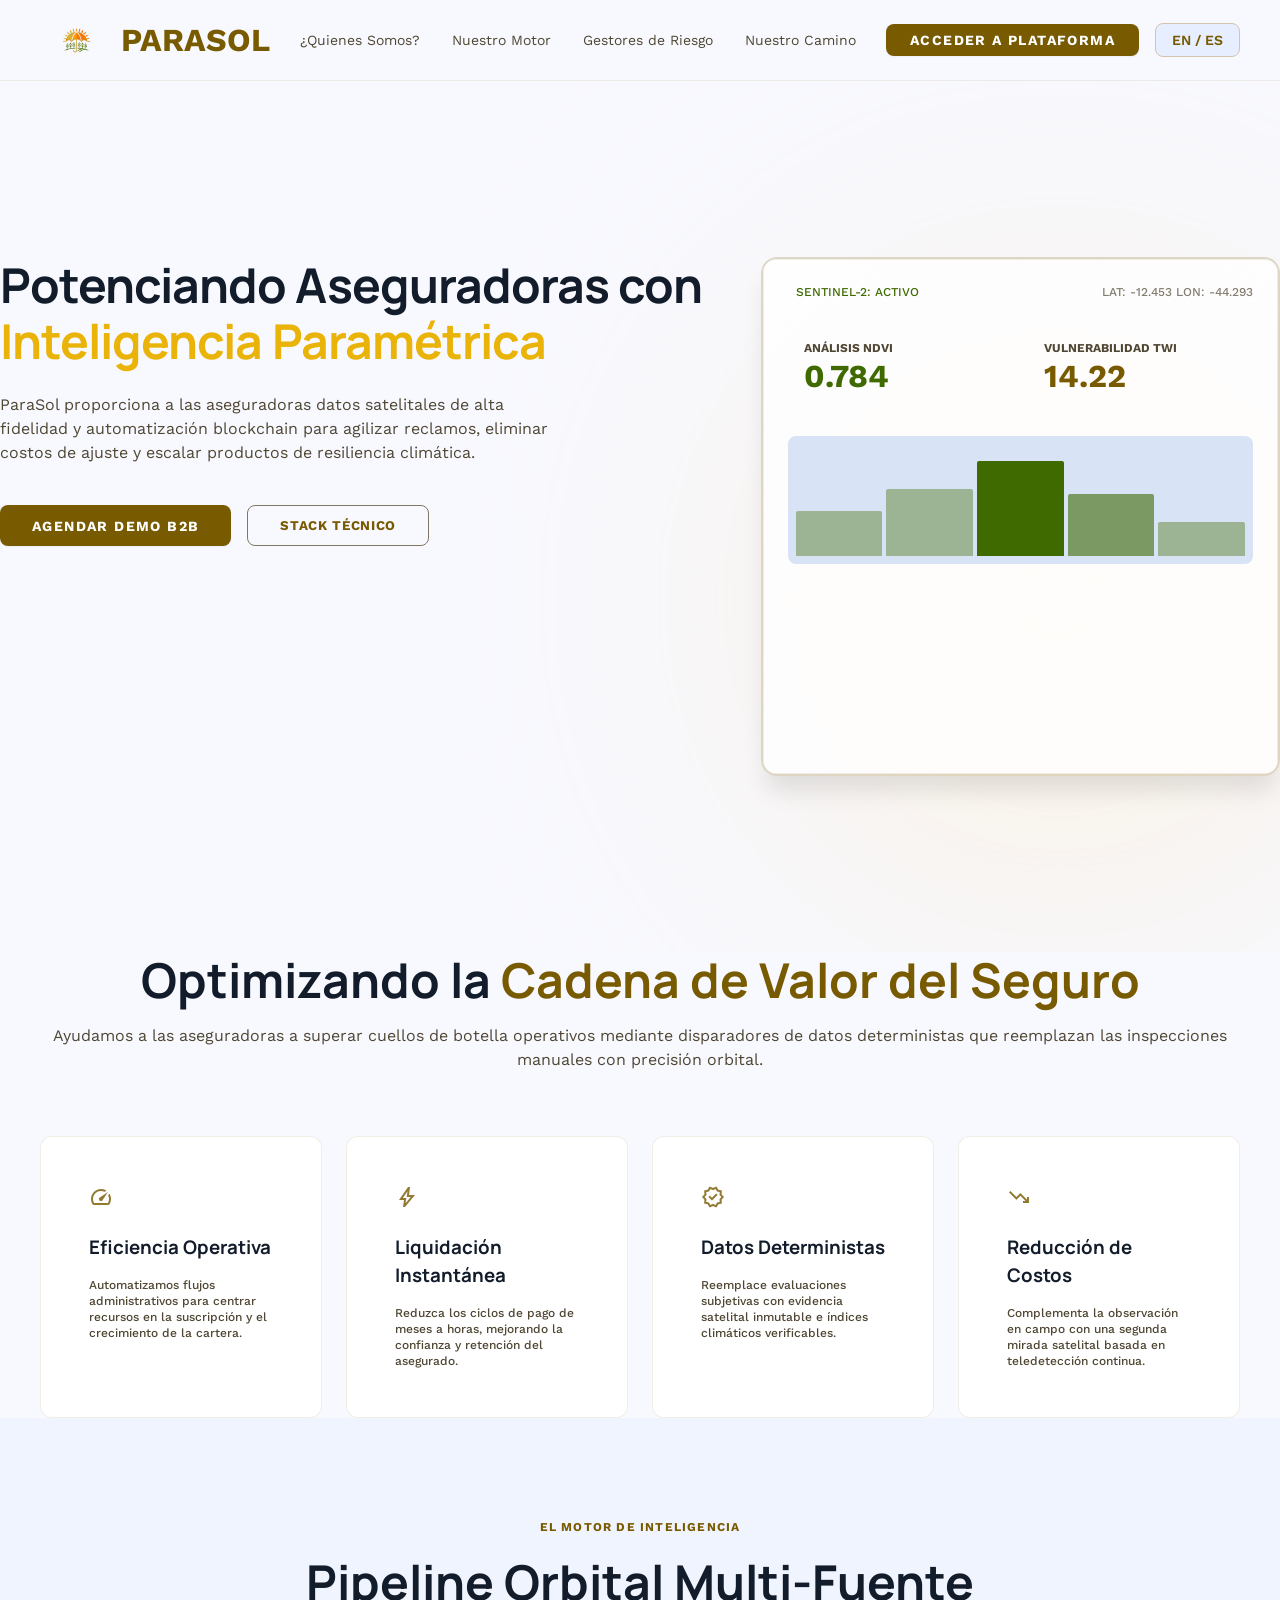
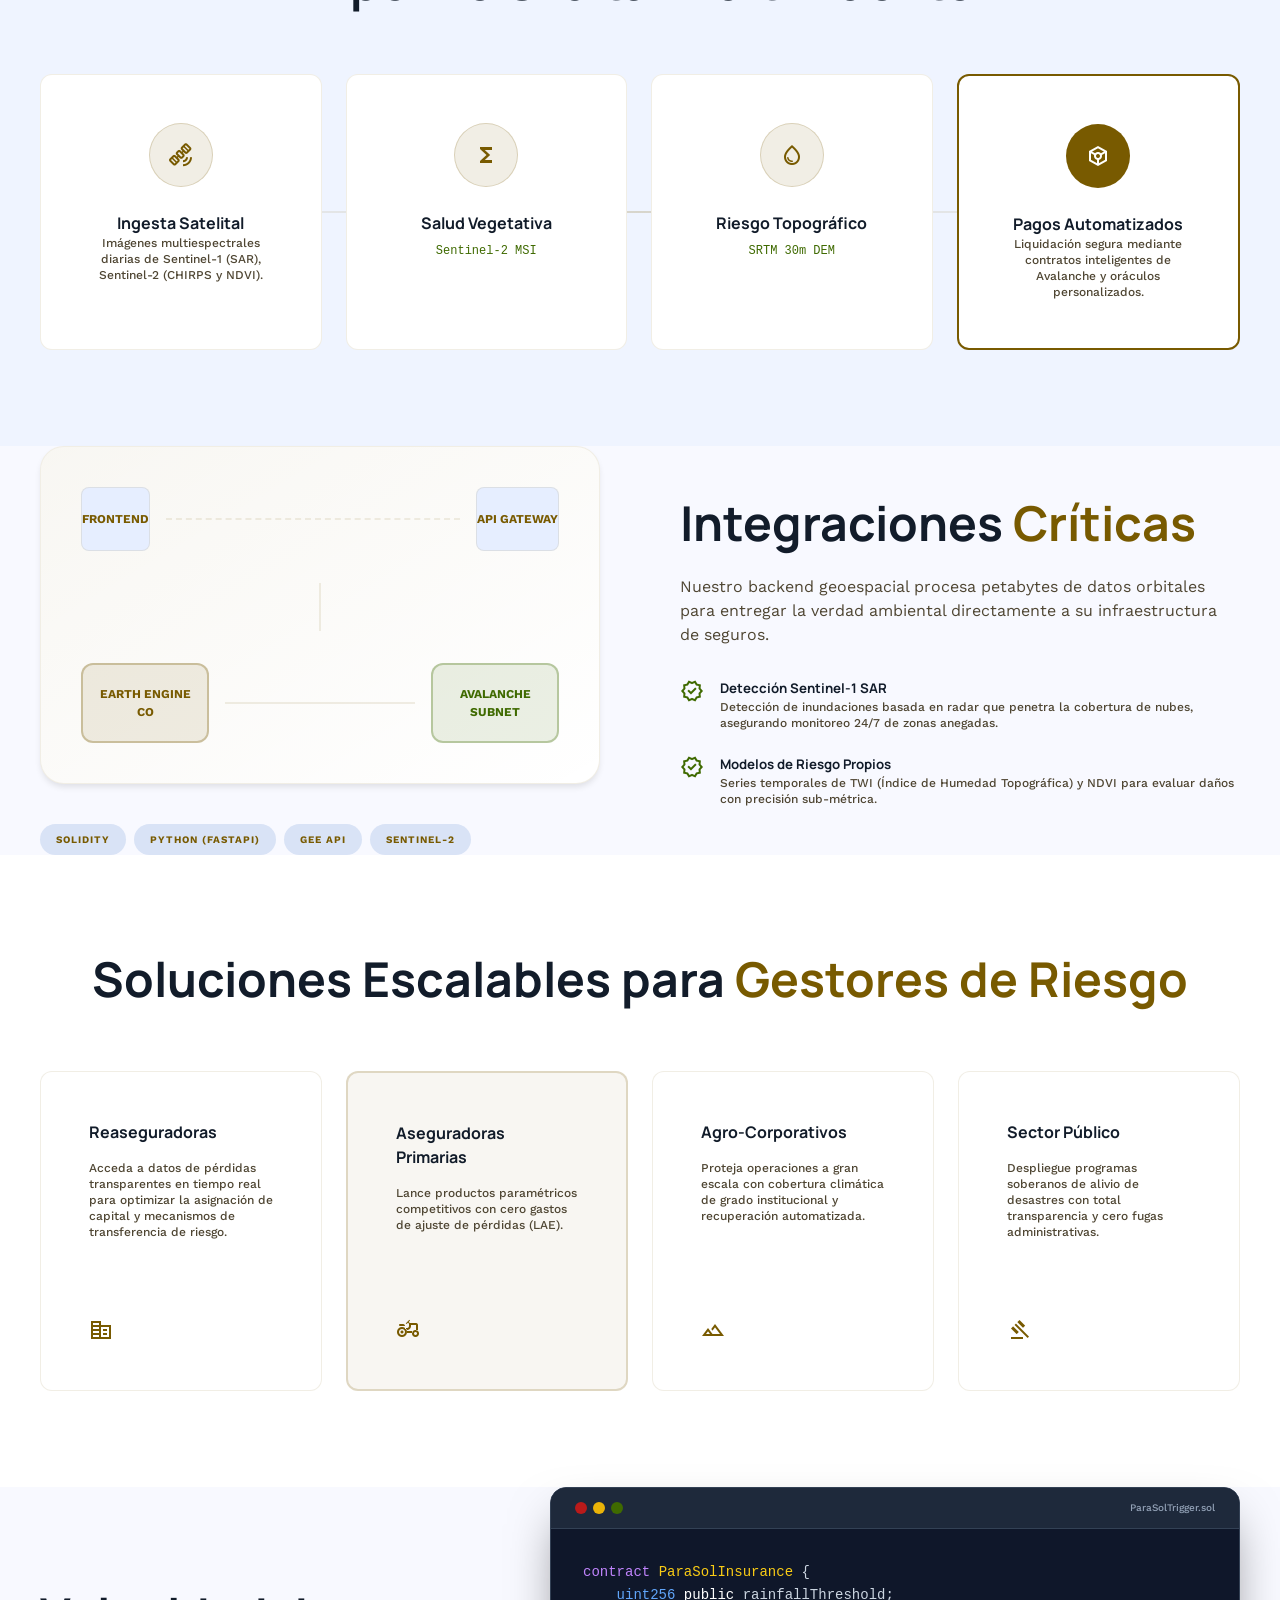
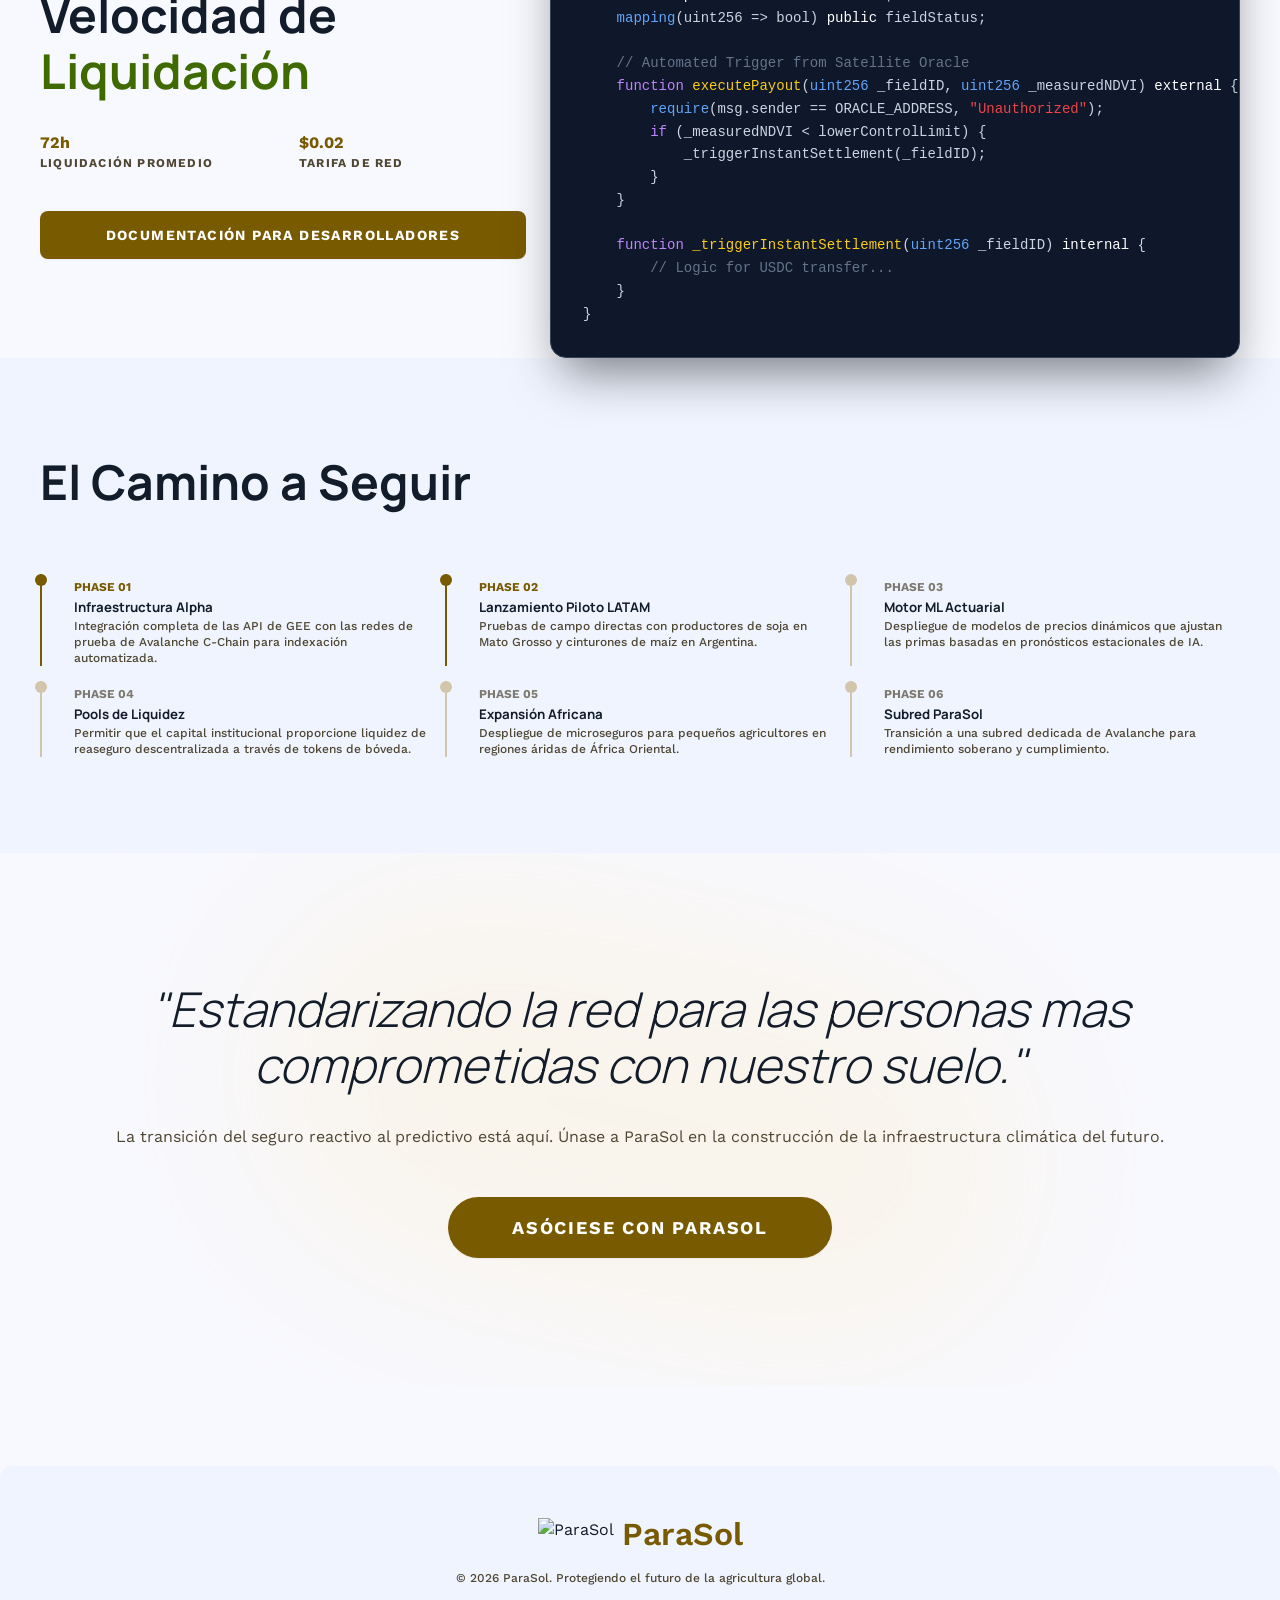
==== ParaSol/frontend/index.html @ cc1a906d "web para el pich" ====
<!DOCTYPE html>
<html lang="es">
<head>
    <meta charset="utf-8"/>
    <meta content="width=device-width, initial-scale=1.0" name="viewport"/>
    <title>PARASOL | Inteligencia Agro-Climática</title>
    <link href="https://fonts.googleapis.com/css2?family=Manrope:wght@200..800&family=Work+Sans:wght@300..700&family=JetBrains+Mono:wght@400;500&family=Material+Symbols+Outlined:wght,FILL@100..700,0..1&display=swap" rel="stylesheet"/>
    <link rel="stylesheet" href="style.css">
    <link rel="icon" href="image.png">
</head>
<body>
    <!-- Header Component -->
    <header>
        <nav class="container">
            <div class="flex items-center gap-2">
                <img alt="ParaSol Logo" class="h-10 w-auto" src="icono-sin-fondo.png"/>
                <span class="text-headline-lg font-bold text-primary">PARASOL</span>
            </div>
            <div class="nav-links">
                <a class="nav-link" href="#" data-i18n="nav.satellite">Inteligencia Satelital</a>
                <a class="nav-link"  href="#motor-parametrico"  data-i18n="nav.contracts">Motor Paramétrico</a>
                <a class="nav-link" href="#gestores-de-riesgo" data-i18n="nav.dashboard">Panel de Riesgos</a>
                <a class="nav-link" href="#nuestro-camino" data-i18n="nav.docs">Referencia API</a>
            </div>
            <div class="flex items-center">
                <button class="btn-primary" data-i18n="nav.launch">Acceder a Plataforma</button>
                <button id="lang-toggle">EN / ES</button>
            </div>
        </nav>
    </header>

    <!-- Hero Section -->
    <section class="hero">
        <div class="container hero-grid">
            <div class="hero-content">
                <h1 class="headline-xl" data-i18n="hero.title">
                    Potenciando Aseguradoras con <span class="text-primary-container">Inteligencia Paramétrica</span>
                </h1>
                <p class="text-body-md text-on-surface-variant mb-10 max-w-xl" data-i18n="hero.subtitle">
                    ParaSol proporciona a las aseguradoras datos satelitales de alta fidelidad y automatización blockchain para agilizar reclamos, eliminar costos de ajuste y escalar productos de resiliencia climática.
                </p>
                <div class="flex flex-wrap gap-4">
                    <button class="btn-primary btn-hero-primary" data-i18n="hero.demo">Agendar Demo B2B</button>
                    <button class="btn-outline" data-i18n="hero.infra">Stack Técnico</button>
                </div>
            </div>
            <div class="hero-visual">
                <div class="card-visual shadow-xl">
                    <div class="card-bg-img"></div>
                    <div class="card-inner">
                        <div class="flex justify-between items-center mb-6">
                            <span class="text-label-sm text-secondary flex items-center gap-2">
                                <span class="w-3 h-3 rounded-full bg-secondary animate-pulse"></span>
                                <span data-i18n="hero.sentinel">SENTINEL-2: ACTIVO</span>
                            </span>
                            <span class="text-label-sm text-on-surface-variant opacity-70">LAT: -12.453 LON: -44.293</span>
                        </div>
                        <div class="flex-grow flex flex-col gap-6">
                            <div class="grid md:grid-cols-2 gap-4">
                                <div class="bg-surface-container p-4 rounded-xl border border-primary/10">
                                    <div class="text-label-sm font-bold uppercase text-on-surface-variant mb-1" data-i18n="hero.ndvi">Análisis NDVI</div>
                                    <div class="text-headline-lg text-secondary font-bold">0.784</div>
                                </div>
                                <div class="bg-surface-container p-4 rounded-xl border border-primary/10">
                                    <div class="text-label-sm font-bold uppercase text-on-surface-variant mb-1" data-i18n="hero.twi">Vulnerabilidad TWI</div>
                                    <div class="text-headline-lg text-primary font-bold">14.22</div>
                                </div>
                            </div>
                            <div class="ndvi-bar-container">
                                <div class="ndvi-bar" style="height: 40%;"></div>
                                <div class="ndvi-bar" style="height: 60%;"></div>
                                <div class="ndvi-bar full" style="height: 85%;"></div>
                                <div class="ndvi-bar medium" style="height: 55%;"></div>
                                <div class="ndvi-bar" style="height: 30%;"></div>
                            </div>
                        </div>
                    </div>
                </div>
            </div>
        </div>
        <div class="ambient-glow"></div>
    </section>

    <!-- Problem Section -->
    <section class="container">
        <div class="mb-16 text-center  mx-auto">
            <h2 class="text-headline-xl mb-4" data-i18n="problem.title">Optimizando la <span class="text-primary">Cadena de Valor del Seguro</span></h2>
            <p class="text-on-surface-variant text-body-md" data-i18n="problem.subtitle">Ayudamos a las aseguradoras a superar cuellos de botella operativos mediante disparadores de datos deterministas que reemplazan las inspecciones manuales con precisión orbital.</p>
        </div>
        <div class="grid md:grid-cols-2 lg:grid-cols-4 gap-gutter">
            <div class="climate-card">
                <span class="material-symbols-outlined text-4xl mb-6 text-primary opacity-80">speed</span>
                <h3 class="text-xl font-bold mb-4" data-i18n="problem.bureaucracy.title">Eficiencia Operativa</h3>
                <p class="text-on-surface-variant text-label-sm" data-i18n="problem.bureaucracy.desc">Automatice flujos administrativos para centrar recursos en la suscripción y el crecimiento de la cartera.</p>
            </div>
            <div class="climate-card">
                <span class="material-symbols-outlined text-4xl mb-6 text-primary opacity-80">bolt</span>
                <h3 class="text-xl font-bold mb-4" data-i18n="problem.delays.title">Liquidación Instantánea</h3>
                <p class="text-on-surface-variant text-label-sm" data-i18n="problem.delays.desc">Reduzca los ciclos de pago de meses a horas, mejorando la confianza y retención del asegurado.</p>
            </div>
            <div class="climate-card">
                <span class="material-symbols-outlined text-4xl mb-6 text-primary opacity-80">verified</span>
                <h3 class="text-xl font-bold mb-4" data-i18n="problem.opaque.title">Datos Deterministas</h3>
                <p class="text-on-surface-variant text-label-sm" data-i18n="problem.opaque.desc">Reemplace evaluaciones subjetivas con evidencia satelital inmutable e índices climáticos verificables.</p>
            </div>
            <div class="climate-card">
                <span class="material-symbols-outlined text-4xl mb-6 text-primary opacity-80">trending_down</span>
                <h3 class="text-xl font-bold mb-4" data-i18n="problem.errors.title">Reducción de Costos</h3>
                <p class="text-on-surface-variant text-label-sm" data-i18n="problem.errors.desc">Elimine costosas inspecciones físicas de campo mediante telemetría continua de teledetección.</p>
            </div>
        </div>
    </section>

    <!-- Pipeline Section -->
    <section class="bg-surface-container-low" id="motor-parametrico">
        <div class="container">
            <div class="mb-16 text-center">
                <span class="text-label-sm text-primary font-bold uppercase tracking-widest" data-i18n="engine.label">El Motor de Inteligencia</span>
                <h2 class="text-headline-xl mt-4" data-i18n="engine.title">Pipeline Orbital Multi-Fuente</h2>
            </div>
            <div class="pipeline-grid">
                <div class="connective-line"></div>
                <div class="climate-card flex-1 z-10 flex flex-col items-center text-center">
                    <div class="icon-circle">
                        <span class="material-symbols-outlined text-primary text-3xl">satellite_alt</span>
                    </div>
                    <h4 class="font-bold text-lg mb-2" data-i18n="engine.ingestion.title">Ingesta Satelital</h4>
                    <p class="text-label-sm text-on-surface-variant" data-i18n="engine.ingestion.desc">Imágenes multiespectrales diarias de Sentinel-1 (SAR), Sentinel-2 , CHIRPS y NDVI. </p>
                </div>
                <div class="climate-card flex-1 z-10 flex flex-col items-center text-center">
                    <div class="icon-circle">
                        <span class="material-symbols-outlined text-primary text-3xl">functions</span>
                    </div>
                    <h4 class="font-bold text-lg mb-2" data-i18n="engine.ndvi.title">Salud Vegetativa</h4>
                    <code class="text-label-sm text-secondary bg-secondary-container/30 px-3 py-2 rounded mt-2">Sentinel-2 MSI</code>
                </div>
                <div class="climate-card flex-1 z-10 flex flex-col items-center text-center">
                    <div class="icon-circle">
                        <span class="material-symbols-outlined text-primary text-3xl">water_drop</span>
                    </div>
                    <h4 class="font-bold text-lg mb-2" data-i18n="engine.climate.title">Riesgo Topográfico</h4>
                    <code class="text-label-sm text-secondary bg-secondary-container/30 px-3 py-2 rounded mt-2">SRTM 30m DEM</code>
                </div>
                <div class="climate-card flex-1 z-10 flex flex-col items-center text-center" style="border: 2px solid var(--primary);">
                    <div class="icon-circle primary">
                        <span class="material-symbols-outlined text-3xl">token</span>
                    </div>
                    <h4 class="font-bold text-lg mb-2" data-i18n="engine.smart.title">Pagos Automatizados</h4>
                    <p class="text-label-sm text-on-surface-variant font-medium" data-i18n="engine.smart.desc">Liquidación segura mediante contratos inteligentes de Avalanche y oráculos personalizados.</p>
                </div>
            </div>
        </div>
    </section>

    <!-- Architecture -->
    <section class="container">
        <div class="grid lg:grid-cols-2 gap-20 items-center">
            <div>
                <div class="arch-card">
                    <div class="arch-gradient"></div>
                    <div class="flex flex-col gap-8 relative z-10">
                        <div class="flex items-center gap-4">
                            <div class="arch-box">Frontend</div>
                            <div class="arch-line dashed"></div>
                            <div class="arch-box">API Gateway</div>
                        </div>
                        <div class="flex justify-center">
                            <div class="arch-v-line"></div>
                        </div>
                        <div class="flex items-center gap-4">
                            <div class="arch-box arch-box-large" style="background-color: rgba(120, 90, 0, 0.1); border-color: rgba(120, 90, 0, 0.3);">Earth Engine Co</div>
                            <div class="arch-line"></div>
                            <div class="arch-box arch-box-large" style="background-color: rgba(63, 106, 0, 0.1); border-color: rgba(63, 106, 0, 0.3); color: var(--secondary);">Avalanche Subnet</div>
                        </div>
                    </div>
                </div>
                <div class="flex flex-wrap gap-2 mt-10">
                    <span class="tag">Solidity</span>
                    <span class="tag">Python (FastAPI)</span>
                    <span class="tag">GEE API</span>
                    <span class="tag">Sentinel-2</span>
                </div>
            </div>
            <div>
                <h2 class="text-headline-xl mb-6" data-i18n="integrations.title">Integraciones <span class="text-primary">Críticas</span></h2>
                <p class="text-on-surface-variant text-body-md mb-8" data-i18n="integrations.subtitle">Nuestro backend geoespacial procesa petabytes de datos orbitales para entregar la verdad ambiental directamente a su infraestructura de seguros.</p>
                <ul class="flex flex-col gap-6" style="list-style: none;">
                    <li class="flex items-start gap-4">
                        <span class="material-symbols-outlined text-secondary text-2xl">verified</span>
                        <div>
                            <h5 class="font-bold text-on-surface text-lg" data-i18n="integrations.telemetry.title">Detección Sentinel-1 SAR</h5>
                            <p class="text-label-sm text-on-surface-variant" data-i18n="integrations.telemetry.desc">Detección de inundaciones basada en radar que penetra la cobertura de nubes, asegurando monitoreo 24/7 de zonas anegadas.</p>
                        </div>
                    </li>
                    <li class="flex items-start gap-4">
                        <span class="material-symbols-outlined text-secondary text-2xl">verified</span>
                        <div>
                            <h5 class="font-bold text-on-surface text-lg" data-i18n="integrations.oracles.title">Modelos de Riesgo Propios</h5>
                            <p class="text-label-sm text-on-surface-variant" data-i18n="integrations.oracles.desc">Series temporales de TWI (Índice de Humedad Topográfica) y NDVI para evaluar daños con precisión sub-métrica.</p>
                        </div>
                    </li>
                </ul>
            </div>
        </div>
    </section>

    <!-- Audience Cards -->
    <section class="bg-white" id="gestores-de-riesgo">
        <div class="container">
            <h2 class="text-headline-xl mb-16 text-center" data-i18n="audience.title">Soluciones Escalables para <span class="text-primary">Gestores de Riesgo</span></h2>
            <div class="grid md:grid-cols-2 lg:grid-cols-4 gap-gutter">
                <div class="climate-card flex flex-col justify-between" style="min-height: 320px;">
                    <div>
                        <h4 class="text-xl font-bold mb-4" data-i18n="audience.insurers.title">Reaseguradoras</h4>
                        <p class="text-on-surface-variant text-label-sm" data-i18n="audience.insurers.desc">Acceda a datos de pérdidas transparentes en tiempo real para optimizar la asignación de capital y mecanismos de transferencia de riesgo.</p>
                    </div>
                    <span class="material-symbols-outlined text-primary text-4xl">corporate_fare</span>
                </div>
                <div class="climate-card flex flex-col justify-between" style="min-height: 320px; background-color: rgba(120, 90, 0, 0.05); border: 2px solid rgba(120, 90, 0, 0.2);">
                    <div>
                        <h4 class="text-xl font-bold mb-4" data-i18n="audience.farmers.title">Aseguradoras Primarias</h4>
                        <p class="text-on-surface-variant text-label-sm font-medium" data-i18n="audience.farmers.desc">Lance productos paramétricos competitivos con cero gastos de ajuste de pérdidas (LAE).</p>
                    </div>
                    <span class="material-symbols-outlined text-primary text-4xl">agriculture</span>
                </div>
                <div class="climate-card flex flex-col justify-between" style="min-height: 320px;">
                    <div>
                        <h4 class="text-xl font-bold mb-4" data-i18n="audience.landowners.title">Agro-Corporativos</h4>
                        <p class="text-on-surface-variant text-label-sm" data-i18n="audience.landowners.desc">Proteja operaciones a gran escala con cobertura climática de grado institucional y recuperación automatizada.</p>
                    </div>
                    <span class="material-symbols-outlined text-primary text-4xl">landscape</span>
                </div>
                <div class="climate-card flex flex-col justify-between" style="min-height: 320px;">
                    <div>
                        <h4 class="text-xl font-bold mb-4" data-i18n="audience.governments.title">Sector Público</h4>
                        <p class="text-on-surface-variant text-label-sm" data-i18n="audience.governments.desc">Despliegue programas soberanos de alivio de desastres con total transparencia y cero fugas administrativas.</p>
                    </div>
                    <span class="material-symbols-outlined text-primary text-4xl">gavel</span>
                </div>
            </div>
        </div>
    </section>

    <!-- Code Section -->
    <section class="container">
        <div class="grid lg:grid-cols-12 gap-gutter items-center">
            <div class="lg:col-span-5">
                <h2 class="text-headline-xl mb-8" data-i18n="velocity.title">Velocidad de <span class="text-secondary">Liquidación</span></h2>
                <div class="grid md:grid-cols-2 gap-8 mb-10">
                    <div>
                        <div class="text-4xl font-bold text-primary">72h</div>
                        <div class="text-label-sm uppercase font-bold text-on-surface-variant tracking-widest mt-2" data-i18n="velocity.avg">Liquidación Promedio</div>
                    </div>
                    <div>
                        <div class="text-4xl font-bold text-primary">$0.02</div>
                        <div class="text-label-sm uppercase font-bold text-on-surface-variant tracking-widest mt-2" data-i18n="velocity.fee">Tarifa de Red</div>
                    </div>
                </div>
                <button class="btn-primary w-full py-4" data-i18n="velocity.docs">Documentación para Desarrolladores</button>
            </div>
            <div class="lg:col-span-7">
                <div class="code-container">
                    <div class="code-header">
                        <div class="code-dots">
                            <div class="dot red"></div>
                            <div class="dot yellow"></div>
                            <div class="dot green"></div>
                        </div>
                        <span class="text-label-sm" style="color: #94a3b8; font-size: 10px;">ParaSolTrigger.sol</span>
                    </div>
                    <div class="code-body">
<pre><code><span style="color: #c084fc;">contract</span> <span style="color: #facc15;">ParaSolInsurance</span> {
    <span style="color: #60a5fa;">uint256</span> <span style="color: #ffffff;">public</span> rainfallThreshold;
    <span style="color: #60a5fa;">mapping</span>(uint256 => bool) <span style="color: #ffffff;">public</span> fieldStatus;

    <span style="color: #64748b;">// Automated Trigger from Satellite Oracle</span>
    <span style="color: #c084fc;">function</span> <span style="color: #facc15;">executePayout</span>(<span style="color: #60a5fa;">uint256</span> _fieldID, <span style="color: #60a5fa;">uint256</span> _measuredNDVI) <span style="color: #ffffff;">external</span> {
        <span style="color: #60a5fa;">require</span>(msg.sender == ORACLE_ADDRESS, <span style="color: #ef4444;">"Unauthorized"</span>);
        <span style="color: #c084fc;">if</span> (_measuredNDVI < lowerControlLimit) {
            _triggerInstantSettlement(_fieldID);
        }
    }

    <span style="color: #c084fc;">function</span> <span style="color: #facc15;">_triggerInstantSettlement</span>(<span style="color: #60a5fa;">uint256</span> _fieldID) <span style="color: #ffffff;">internal</span> {
        <span style="color: #64748b;">// Logic for USDC transfer...</span>
    }
}</code></pre>
                    </div>
                </div>
            </div>
        </div>
    </section>

    <!-- Roadmap -->
    <section class="bg-surface-container-low" id="nuestro-camino">
        <div class="container">
            <h2 class="text-headline-xl mb-16" data-i18n="roadmap.title">El Camino a Seguir</h2>
            <div class="grid md:grid-cols-2 lg:grid-cols-3 gap-y-12 gap-x-12" style="gap: 15px;">
                <div class="roadmap-item">
                    <div class="roadmap-dot"></div>
                    <span class="text-label-sm font-bold text-primary uppercase tracking-tighter mb-2 block">Phase 01</span>
                    <h5 class="font-bold text-lg mb-3" data-i18n="roadmap.p1.title">Infraestructura Alpha</h5>
                    <p class="text-label-sm text-on-surface-variant" data-i18n="roadmap.p1.desc">Integración completa de las API de GEE con las redes de prueba de Avalanche C-Chain para indexación automatizada.</p>
                </div>
                <div class="roadmap-item">
                    <div class="roadmap-dot"></div>
                    <span class="text-label-sm font-bold text-primary uppercase tracking-tighter mb-2 block">Phase 02</span>
                    <h5 class="font-bold text-lg mb-3" data-i18n="roadmap.p2.title">Lanzamiento Piloto LATAM</h5>
                    <p class="text-label-sm text-on-surface-variant" data-i18n="roadmap.p2.desc">Pruebas de campo directas con productores de soja en Mato Grosso y cinturones de maíz en Argentina.</p>
                </div>
                <div class="roadmap-item inactive">
                    <div class="roadmap-dot"></div>
                    <span class="text-label-sm font-bold text-on-surface-variant opacity-70 uppercase tracking-tighter mb-2 block">Phase 03</span>
                    <h5 class="font-bold text-lg mb-3" data-i18n="roadmap.p3.title">Motor ML Actuarial</h5>
                    <p class="text-label-sm text-on-surface-variant" data-i18n="roadmap.p3.desc">Despliegue de modelos de precios dinámicos que ajustan las primas basadas en pronósticos estacionales de IA.</p>
                </div>
                <div class="roadmap-item inactive">
                    <div class="roadmap-dot"></div>
                    <span class="text-label-sm font-bold text-on-surface-variant opacity-70 uppercase tracking-tighter mb-2 block">Phase 04</span>
                    <h5 class="font-bold text-lg mb-3" data-i18n="roadmap.p4.title">Pools de Liquidez</h5>
                    <p class="text-label-sm text-on-surface-variant" data-i18n="roadmap.p4.desc">Permitir que el capital institucional proporcione liquidez de reaseguro descentralizada a través de tokens de bóveda.</p>
                </div>
                <div class="roadmap-item inactive">
                    <div class="roadmap-dot"></div>
                    <span class="text-label-sm font-bold text-on-surface-variant opacity-70 uppercase tracking-tighter mb-2 block">Phase 05</span>
                    <h5 class="font-bold text-lg mb-3" data-i18n="roadmap.p5.title">Expansión Africana</h5>
                    <p class="text-label-sm text-on-surface-variant" data-i18n="roadmap.p5.desc">Despliegue de microseguros para pequeños agricultores en regiones áridas de África Oriental.</p>
                </div>
                <div class="roadmap-item inactive">
                    <div class="roadmap-dot"></div>
                    <span class="text-label-sm font-bold text-on-surface-variant opacity-70 uppercase tracking-tighter mb-2 block">Phase 06</span>
                    <h5 class="font-bold text-lg mb-3" data-i18n="roadmap.p6.title">Subred ParaSol</h5>
                    <p class="text-label-sm text-on-surface-variant" data-i18n="roadmap.p6.desc">Transición a una subred dedicada de Avalanche para rendimiento soberano y cumplimiento.</p>
                </div>
            </div>
        </div>
    </section>

    <!-- Final CTA -->
    <section class="text-center relative overflow-hidden py-32">
        <div class="container relative z-10">
            <h2 class="text-headline-xl mb-8 font-light italic text-on-surface" data-i18n="cta.title">"Estandarizando la red para las personas mas comprometidas con nuestro suelo."</h2>
            <p class="text-body-md text-on-surface-variant mb-12" data-i18n="cta.subtitle">La transición del seguro reactivo al predictivo está aquí. Únase a ParaSol en la construcción de la infraestructura climática del futuro.</p>
            <button class="btn-primary btn-large" data-i18n="cta.button">Asóciese con ParaSol</button>
        </div>
        <div class="ambient-glow" style="top: 50%; left: 50%; transform: translate(-50%, -50%) rotate(12deg); width: 800px; height: 400px; background-color: rgba(255, 223, 154, 0.2); filter: blur(100px);"></div>
    </section>

    <!-- Footer Component -->
 <footer>
        <div class="container footer-content" style="flex-direction: column; text-align: center;">
            <div class="flex flex-col items-center gap-4">
                <div class="flex items-center justify-center gap-2">
                    <img alt="ParaSol" class="h-8 w-auto" src="https://lh3.googleusercontent.com/aida-public/[base64]"/>
                    <span class="text-headline-lg font-semibold text-primary">ParaSol</span>
                </div>
                <p class="text-label-sm text-on-surface-variant" data-i18n="footer.copy">
                    © 2026 ParaSol. Protegiendo el futuro de la agricultura global.
                </p>
            </div>
        </div>
    </footer>

    <script src="i18n.js"></script>
</body>
</html>
---- ParaSol/frontend/style.css ----
:root {
    /* Colors from Tailwind Config */
    --primary: #785a00;
    --on-primary: #ffffff;
    --primary-container: #eab308;
    --on-primary-container: #604700;
    --secondary: #3f6a00;
    --on-secondary: #ffffff;
    --secondary-container: #aef35e;
    --on-secondary-container: #426e00;
    --tertiary: #9d4300;
    --on-tertiary: #ffffff;
    --surface: #f8f9ff;
    --on-surface: #121c2a;
    --surface-variant: #d9e3f6;
    --on-surface-variant: #4f4633;
    --outline: #817660;
    --outline-variant: #d3c5ac;
    --error: #ba1a1a;
    --on-error: #ffffff;
    --surface-container-lowest: #ffffff;
    --surface-container-low: #eff4ff;
    --surface-container: #e6eeff;
    --surface-container-high: #dee9fc;
    --surface-container-highest: #d9e3f6;
    --primary-fixed: #ffdf9a;
    --primary-fixed-dim: #f7be1d;
    
    /* Spacing */
    --margin-desktop: 40px;
    --margin-mobile: 16px;
    --gutter: 24px;
    --container-max: 1280px;
    --base: 8px;

    /* Fonts */
    --font-main: 'Work Sans', sans-serif;
    --font-headline: 'Manrope', sans-serif;
    --font-mono: 'JetBrains Mono', monospace;
}

* {
    margin: 0;
    padding: 0;
    box-sizing: border-box;
}
html{
      scroll-behavior: smooth;

}
body {
    background-color: var(--surface);
    color: var(--on-surface);
    font-family: var(--font-main);
    line-height: 1.5;
    -webkit-font-smoothing: antialiased;
    overflow-x: hidden;
}

h1, h2, h3, h4, h5, h6 {
    font-family: var(--font-headline);
    font-weight: 600;
}

a {
    text-decoration: none;
    color: inherit;
}

button {
    cursor: pointer;
    border: none;
    background: none;
    font-family: inherit;
}

/* Layout Utilities */
.container {
    max-width: var(--container-max);
    margin: 0 auto;
    padding: 0 var(--margin-desktop);
}

@media (max-width: 768px) {
    .container {
        padding: 0 var(--margin-mobile);
    }
}

.flex { display: flex; }
.items-center { align-items: center; }
.justify-between { justify-content: space-between; }
.justify-center { justify-content: center; }
.flex-col { flex-direction: column; }
.flex-wrap { flex-wrap: wrap; }
.flex-grow { flex-grow: 1; }
.flex-1 { flex: 1 1 0%; }

.grid { display: grid; }
.gap-2 { gap: 0.5rem; }
.gap-4 { gap: 1rem; }
.gap-6 { gap: 1.5rem; }
.gap-8 { gap: 2rem; }
.gap-20 { gap: 5rem; }
.gap-gutter { gap: var(--gutter); }

/* Header */
header {
    background-color: rgba(248, 249, 255, 0.8);
    backdrop-filter: blur(12px);
    position: sticky;
    top: 0;
    z-index: 50;
    border-bottom: 1px solid rgba(211, 197, 172, 0.3);
    shadow: 0 1px 2px 0 rgba(0, 0, 0, 0.05);
}

nav {
    height: 80px;
    display: flex;
    justify-content: space-between;
    align-items: center;
}

.nav-links {
    display: none;
}

@media (min-width: 768px) {
    .nav-links {
        display: flex;
        gap: 2rem;
    }
}

.nav-link {
    font-size: 14px;
    color: var(--on-surface-variant);
    transition: color 0.2s;
}

.nav-link:hover {
    color: var(--primary);
}

.nav-link.active {
    color: var(--primary);
    border-bottom: 2px solid var(--primary);
    padding-bottom: 4px;
}

/* Buttons */
.btn-primary {
    background-color: var(--primary);
    color: var(--on-primary);
    padding: 0.5rem 1.5rem;
    border-radius: 0.5rem;
    font-weight: 700;
    font-size: 0.875rem;
    text-transform: uppercase;
    letter-spacing: 0.1em;
    transition: transform 0.2s, opacity 0.2s;
    box-shadow: 0 1px 2px 0 rgba(0, 0, 0, 0.05);
}

.btn-primary:active {
    transform: scale(0.95);
}

.btn-hero-primary {
    padding: 0.75rem 2rem;
    border-radius: 0.5rem;
}

.btn-outline {
    border: 1px solid var(--outline);
    color: var(--primary);
    padding: 0.75rem 2rem;
    border-radius: 0.5rem;
    font-weight: 700;
    text-transform: uppercase;
    letter-spacing: 0.05em;
    transition: background-color 0.2s;
}

.btn-outline:hover {
    background-color: rgba(120, 90, 0, 0.05);
}

.btn-large {
    padding: 1.25rem 4rem;
    border-radius: 9999px;
    font-size: 1.125rem;
}

/* Hero Section */
.hero {
    position: relative;
    min-height: 90vh;
    display: flex;
    align-items: center;
    overflow: hidden;
}

.hero-grid {
    display: grid;
    grid-template-columns: repeat(12, 1fr);
    gap: var(--gutter);
    width: 100%;
    z-index: 10;
    padding: 5rem 0;
}

.hero-content {
    grid-column: span 12;
}

@media (min-width: 1024px) {
    .hero-content {
        grid-column: span 7;
    }
    .hero-visual {
        grid-column: span 5;
    }
}

.headline-xl {
    font-size: 48px;
    line-height: 56px;
    letter-spacing: -0.02em;
    font-weight: 700;
    margin-bottom: 1.5rem;
}

.text-primary-container { color: var(--primary-container); }
.text-on-surface-variant { color: var(--on-surface-variant); }
.text-secondary { color: var(--secondary); }
.text-primary { color: var(--primary); }
.text-error { color: var(--error); }

.mb-4 { margin-bottom: 1rem; }
.mb-6 { margin-bottom: 1.5rem; }
.mb-8 { margin-bottom: 2rem; }
.mb-10 { margin-bottom: 2.5rem; }
.mb-12 { margin-bottom: 3rem; }
.mb-16 { margin-bottom: 4rem; }

.max-w-xl { max-width: 36rem; }

/* Cards */
.climate-card {
    background: #ffffff;
    border: 1px solid rgba(120, 90, 0, 0.1);
    transition: all 0.3s ease;
    padding: 3rem;
    border-radius: 0.75rem;
}

.climate-card:hover {
    box-shadow: 0 10px 30px -10px rgba(120, 90, 0, 0.15);
    border-color: #eab308;
}

.card-visual {
    aspect-ratio: 1 / 1;
    display: flex;
    align-items: center;
    justify-content: center;
    position: relative;
    overflow: hidden;
    border-radius: 1rem;
    border: 2px solid rgba(120, 90, 0, 0.2);
}

.card-bg-img {
    position: absolute;
    inset: 0;
    opacity: 0.2;
    mix-blend-mode: multiply;
    background-image: url('https://images.unsplash.com/photo-1541185933-ef5d8ed016c2?ixlib=rb-4.0.3&auto=format&fit=crop&w=1000&q=80');
    background-size: cover;
}

.card-inner {
    position: relative;
    z-index: 10;
    width: 100%;
    height: 100%;
    border: 1px solid rgba(120, 90, 0, 0.1);
    display: flex;
    flex-direction: column;
    padding: 1.5rem;
    background-color: rgba(255, 255, 255, 0.8);
    backdrop-filter: blur(4px);
    border-radius: 0.75rem;
}

/* Ambient Glow */
.ambient-glow {
    position: absolute;
    top: 25%;
    right: -5rem;
    width: 600px;
    height: 600px;
    background-color: rgba(255, 223, 154, 0.3);
    filter: blur(150px);
    border-radius: 9999px;
    z-index: -10;
}

/* Sections */
section {
    padding: 6rem 0;
}

.bg-surface-container-low { background-color: var(--surface-container-low); }
.bg-white { background-color: #ffffff; }

/* Pipeline */
.pipeline-grid {
    display: flex;
    flex-direction: column;
    gap: 1.5rem;
    position: relative;
}

@media (min-width: 1024px) {
    .pipeline-grid {
        flex-direction: row;
        align-items: stretch;
    }
}

.connective-line {
    position: absolute;
    top: 50%;
    left: 0;
    width: 100%;
    height: 2px;
    background: linear-gradient(to right, transparent, rgba(120, 90, 0, 0.2), transparent);
    display: none;
    transform: translateY(-50%);
}

@media (min-width: 1024px) {
    .connective-line {
        display: block;
    }
}

.icon-circle {
    width: 4rem;
    height: 4rem;
    background-color: rgba(120, 90, 0, 0.1);
    display: flex;
    align-items: center;
    justify-content: center;
    border-radius: 9999px;
    margin-bottom: 1.5rem;
    border: 1px solid rgba(120, 90, 0, 0.2);
}

.icon-circle.primary {
    background-color: var(--primary);
}

.icon-circle.primary .material-symbols-outlined {
    color: var(--on-primary);
}

/* Architecture Diagram */
.arch-card {
    position: relative;
    background: white;
    padding: 2.5rem;
    border-radius: 1.5rem;
    border: 1px solid rgba(120, 90, 0, 0.1);
    box-shadow: 0 4px 6px -1px rgba(0, 0, 0, 0.1);
    overflow: hidden;
}

.arch-gradient {
    position: absolute;
    inset: 0;
    background: linear-gradient(to bottom right, rgba(120, 90, 0, 0.05), transparent);
}

.arch-box {
    height: 4rem;
    background-color: var(--surface-container);
    display: flex;
    align-items: center;
    justify-content: center;
    border-radius: 0.5rem;
    border: 1px solid rgba(120, 90, 0, 0.1);
    font-weight: 700;
    font-size: 0.75rem;
    color: var(--primary);
    text-transform: uppercase;
}

.arch-box-large {
    width: 8rem;
    height: 5rem;
    border-radius: 0.75rem;
    border-width: 2px;
    padding: 0.75rem;
    text-align: center;
}

.arch-line {
    flex-grow: 1;
    height: 2px;
    background-color: rgba(120, 90, 0, 0.1);
}

.arch-line.dashed {
    border-bottom: 2px dashed rgba(120, 90, 0, 0.1);
    background: none;
}

.arch-v-line {
    width: 2px;
    height: 3rem;
    background-color: rgba(120, 90, 0, 0.1);
}

/* Tags */
.tag {
    padding: 0.5rem 1rem;
    background-color: var(--surface-variant);
    font-size: 10px;
    font-weight: 700;
    color: var(--primary);
    letter-spacing: 0.1em;
    text-transform: uppercase;
    border-radius: 9999px;
}

/* Code Block */
.code-container {
    background-color: #0f172a;
    border-radius: 1rem;
    overflow: hidden;
    box-shadow: 0 25px 50px -12px rgba(0, 0, 0, 0.5);
    border: 1px solid #334155;
}

.code-header {
    background-color: #1e293b;
    padding: 0.75rem 1.5rem;
    border-bottom: 1px solid #334155;
    display: flex;
    align-items: center;
    justify-content: space-between;
}

.code-dots {
    display: flex;
    gap: 0.375rem;
}

.dot { width: 0.75rem; height: 0.75rem; border-radius: 9999px; }
.dot.red { background-color: var(--error); }
.dot.yellow { background-color: #eab308; }
.dot.green { background-color: var(--secondary); }

.code-body {
    padding: 2rem;
    font-family: var(--font-mono);
    font-size: 0.875rem;
    line-height: 1.625;
    overflow-x: auto;
    color: #cbd5e1;
}

/* Roadmap */
.roadmap-item {
    position: relative;
    padding-left: 2rem;
    border-left: 2px solid var(--primary);
}

.roadmap-item.inactive {
    border-left-color: var(--outline-variant);
}

.roadmap-dot {
    position: absolute;
    left: -7px;
    top: 0;
    width: 12px;
    height: 12px;
    background-color: var(--primary);
    border-radius: 9999px;
}

.roadmap-item.inactive .roadmap-dot {
    background-color: var(--outline-variant);
}

/* Footer */
footer {
    background-color: var(--surface-container-low);
    border-top-left-radius: 0.75rem;
    border-top-right-radius: 0.75rem;
    margin-top: 5rem;
    padding: 3rem 0;
}

.footer-content {
    display: flex;
    flex-direction: column;
    gap: 2rem;
}

@media (min-width: 768px) {
    .footer-content {
        flex-direction: row;
        justify-content: space-between;
        align-items: center;
    }
}

/* Language Toggle */
#lang-toggle {
    background: var(--surface-container);
    border: 1px solid var(--outline-variant);
    padding: 0.5rem 1rem;
    border-radius: 0.5rem;
    font-weight: 600;
    font-size: 0.875rem;
    color: var(--primary);
    margin-left: 1rem;
    transition: all 0.2s;
}

#lang-toggle:hover {
    background: var(--primary);
    color: white;
}

/* Material Symbols */
.material-symbols-outlined {
    font-variation-settings: 'FILL' 0, 'wght' 400, 'GRAD' 0, 'opsz' 24;
    display: inline-block;
    vertical-align: middle;
}

/* Specific Utilities */
.text-headline-xl { font-size: 48px; line-height: 56px; font-weight: 700; }
.text-headline-lg { font-size: 32px; line-height: 40px; font-weight: 600; }
.text-body-md { font-size: 16px; line-height: 24px; }
.text-label-sm { font-size: 12px; line-height: 16px; font-weight: 500; }
.font-bold { font-weight: 700; }
.font-semibold { font-weight: 600; }
.uppercase { text-transform: uppercase; }
.tracking-widest { letter-spacing: 0.1em; }
.tracking-wider { letter-spacing: 0.05em; }
.italic { font-style: italic; }
.font-light { font-weight: 300; }

.text-center { text-align: center; }
.opacity-80 { opacity: 0.8; }
.opacity-70 { opacity: 0.7; }
.opacity-20 { opacity: 0.2; }

.rounded-xl { border-radius: 0.75rem; }
.rounded-2xl { border-radius: 1rem; }
.rounded-3xl { border-radius: 1.5rem; }
.rounded-full { border-radius: 9999px; }

.shadow-sm { box-shadow: 0 1px 2px 0 rgba(0, 0, 0, 0.05); }
.shadow-md { box-shadow: 0 4px 6px -1px rgba(0, 0, 0, 0.1); }
.shadow-lg { box-shadow: 0 10px 15px -3px rgba(0, 0, 0, 0.1); }
.shadow-xl { box-shadow: 0 20px 25px -5px rgba(0, 0, 0, 0.1); }

.w-full { width: 100%; }
.h-full { height: 100%; }
.h-10 { height: 2.5rem; }
.h-8 { height: 2rem; }
.w-auto { width: auto; }

.p-4 { padding: 1rem; }
.p-6 { padding: 1.5rem; }
.p-8 { padding: 2rem; }
.p-10 { padding: 2.5rem; }
.py-2 { padding-top: 0.5rem; padding-bottom: 0.5rem; }
.py-3 { padding-top: 0.75rem; padding-bottom: 0.75rem; }
.py-4 { padding-top: 1rem; padding-bottom: 1rem; }
.py-5 { padding-top: 1.25rem; padding-bottom: 1.25rem; }
.py-12 { padding-top: 3rem; padding-bottom: 3rem; }
.py-20 { padding-top: 5rem; padding-bottom: 5rem; }
.py-24 { padding-top: 6rem; padding-bottom: 6rem; }
.py-32 { padding-top: 8rem; padding-bottom: 8rem; }
.px-6 { padding-left: 1.5rem; padding-right: 1.5rem; }
.px-8 { padding-left: 2rem; padding-right: 2rem; }
.px-16 { padding-left: 4rem; padding-right: 4rem; }

.mt-4 { margin-top: 1rem; }
.mt-10 { margin-top: 2.5rem; }
.mt-20 { margin-top: 5rem; }

.relative { position: relative; }
.absolute { position: absolute; }
.inset-0 { top: 0; right: 0; bottom: 0; left: 0; }
.z-10 { z-index: 10; }

.overflow-hidden { overflow: hidden; }

/* Grid Columns */
.col-span-12 { grid-column: span 12; }
@media (min-width: 1024px) {
    .lg\:col-span-7 { grid-column: span 7; }
    .lg\:col-span-5 { grid-column: span 5; }
    .lg\:col-span-12 { grid-column: span 12; }
    .lg\:col-span-4 { grid-column: span 4; }
    .lg\:col-span-3 { grid-column: span 3; }
}

@media (min-width: 768px) {
    .md\:grid-cols-2 { grid-template-columns: repeat(2, 1fr); }
    .md\:grid-cols-4 { grid-template-columns: repeat(4, 1fr); }
}

@media (min-width: 1024px) {
    .lg\:grid-cols-4 { grid-template-columns: repeat(4, 1fr); }
    .lg\:grid-cols-2 { grid-template-columns: repeat(2, 1fr); }
    .lg\:grid-cols-3 { grid-template-columns: repeat(3, 1fr); }
    .lg\:grid-cols-12 { grid-template-columns: repeat(12, 1fr); }
}

/* Custom Elements */
.ndvi-bar-container {
    height: 8rem;
    width: 100%;
    background-color: var(--surface-variant);
    border-radius: 0.5rem;
    display: flex;
    align-items: flex-end;
    padding: 0.5rem;
    gap: 0.25rem;
}

.ndvi-bar {
    background-color: rgba(63, 106, 0, 0.4);
    width: 100%;
    border-top-left-radius: 2px;
    border-top-right-radius: 2px;
}

.ndvi-bar.full { background-color: var(--secondary); }
.ndvi-bar.medium { background-color: rgba(63, 106, 0, 0.6); }

.animate-pulse {
    animation: pulse 2s cubic-bezier(0.4, 0, 0.6, 1) infinite;
}

@keyframes pulse {
    0%, 100% { opacity: 1; }
    50% { opacity: .5; }
}
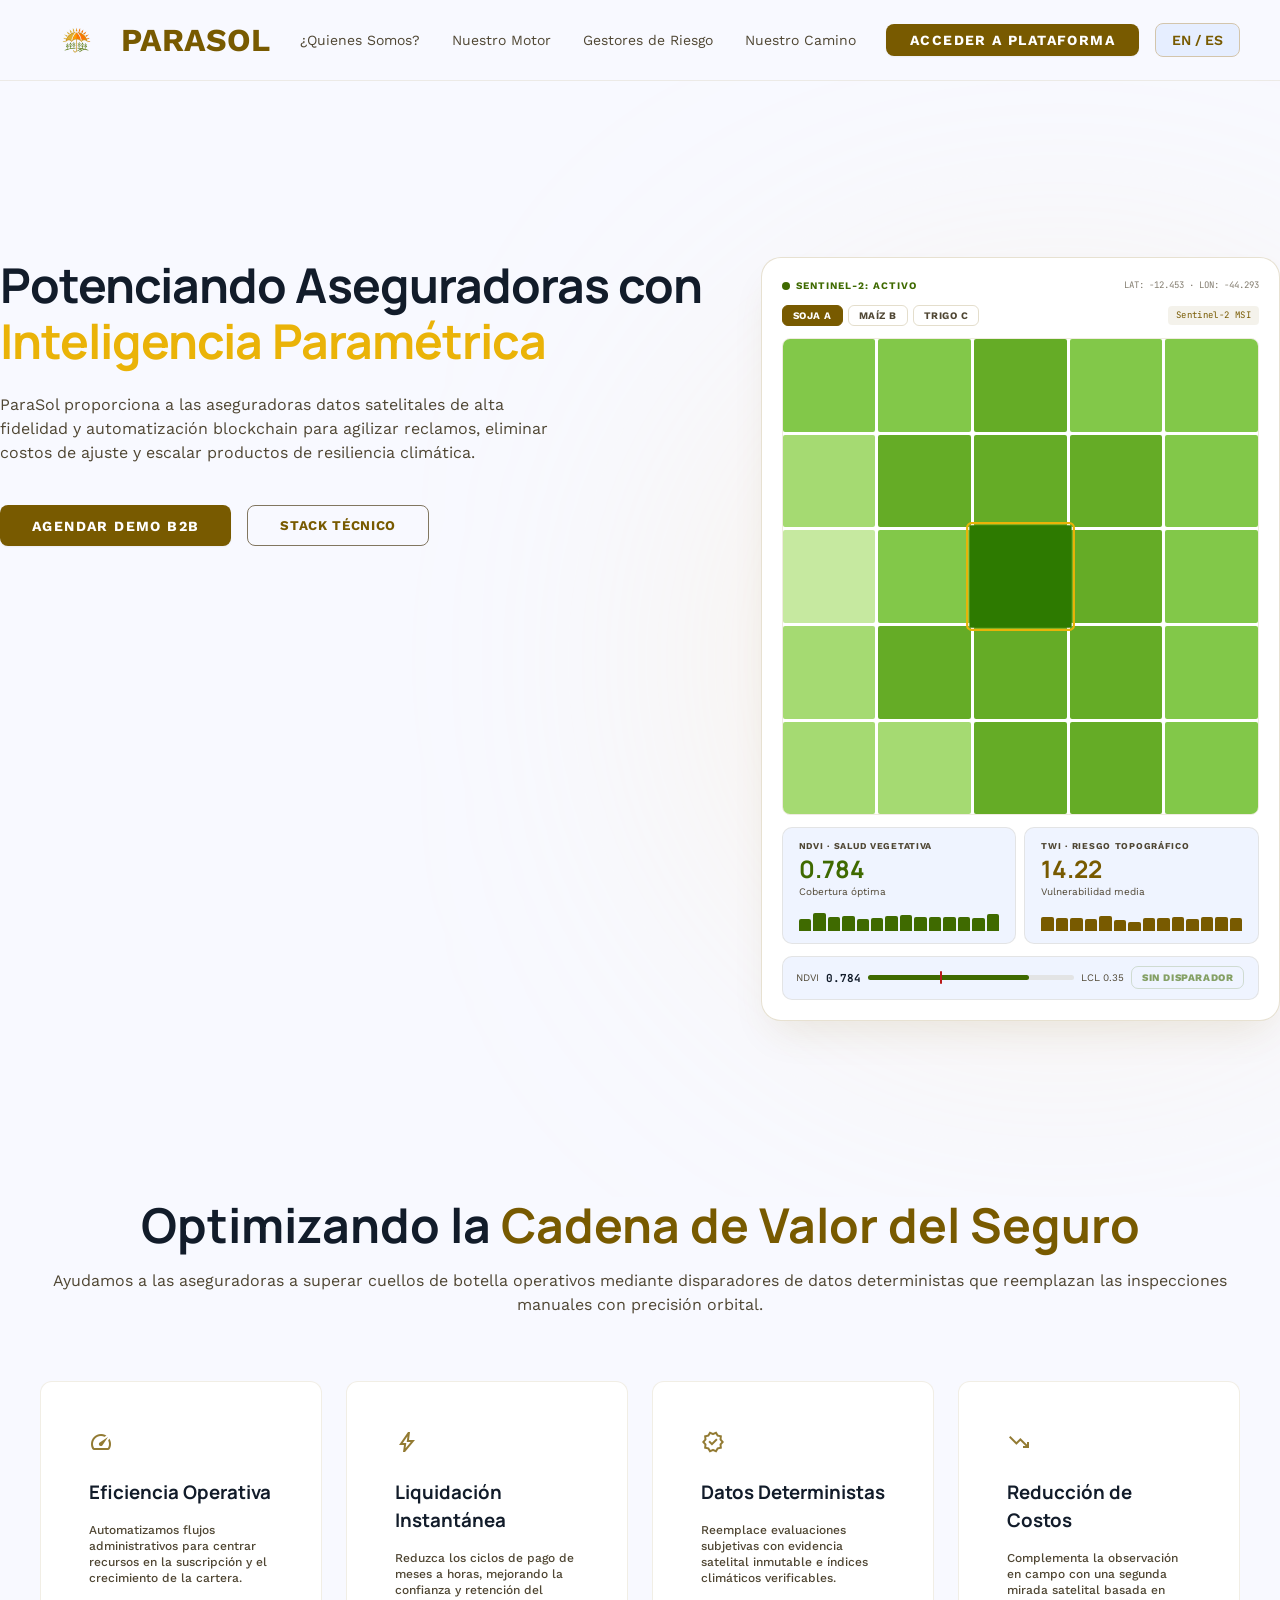
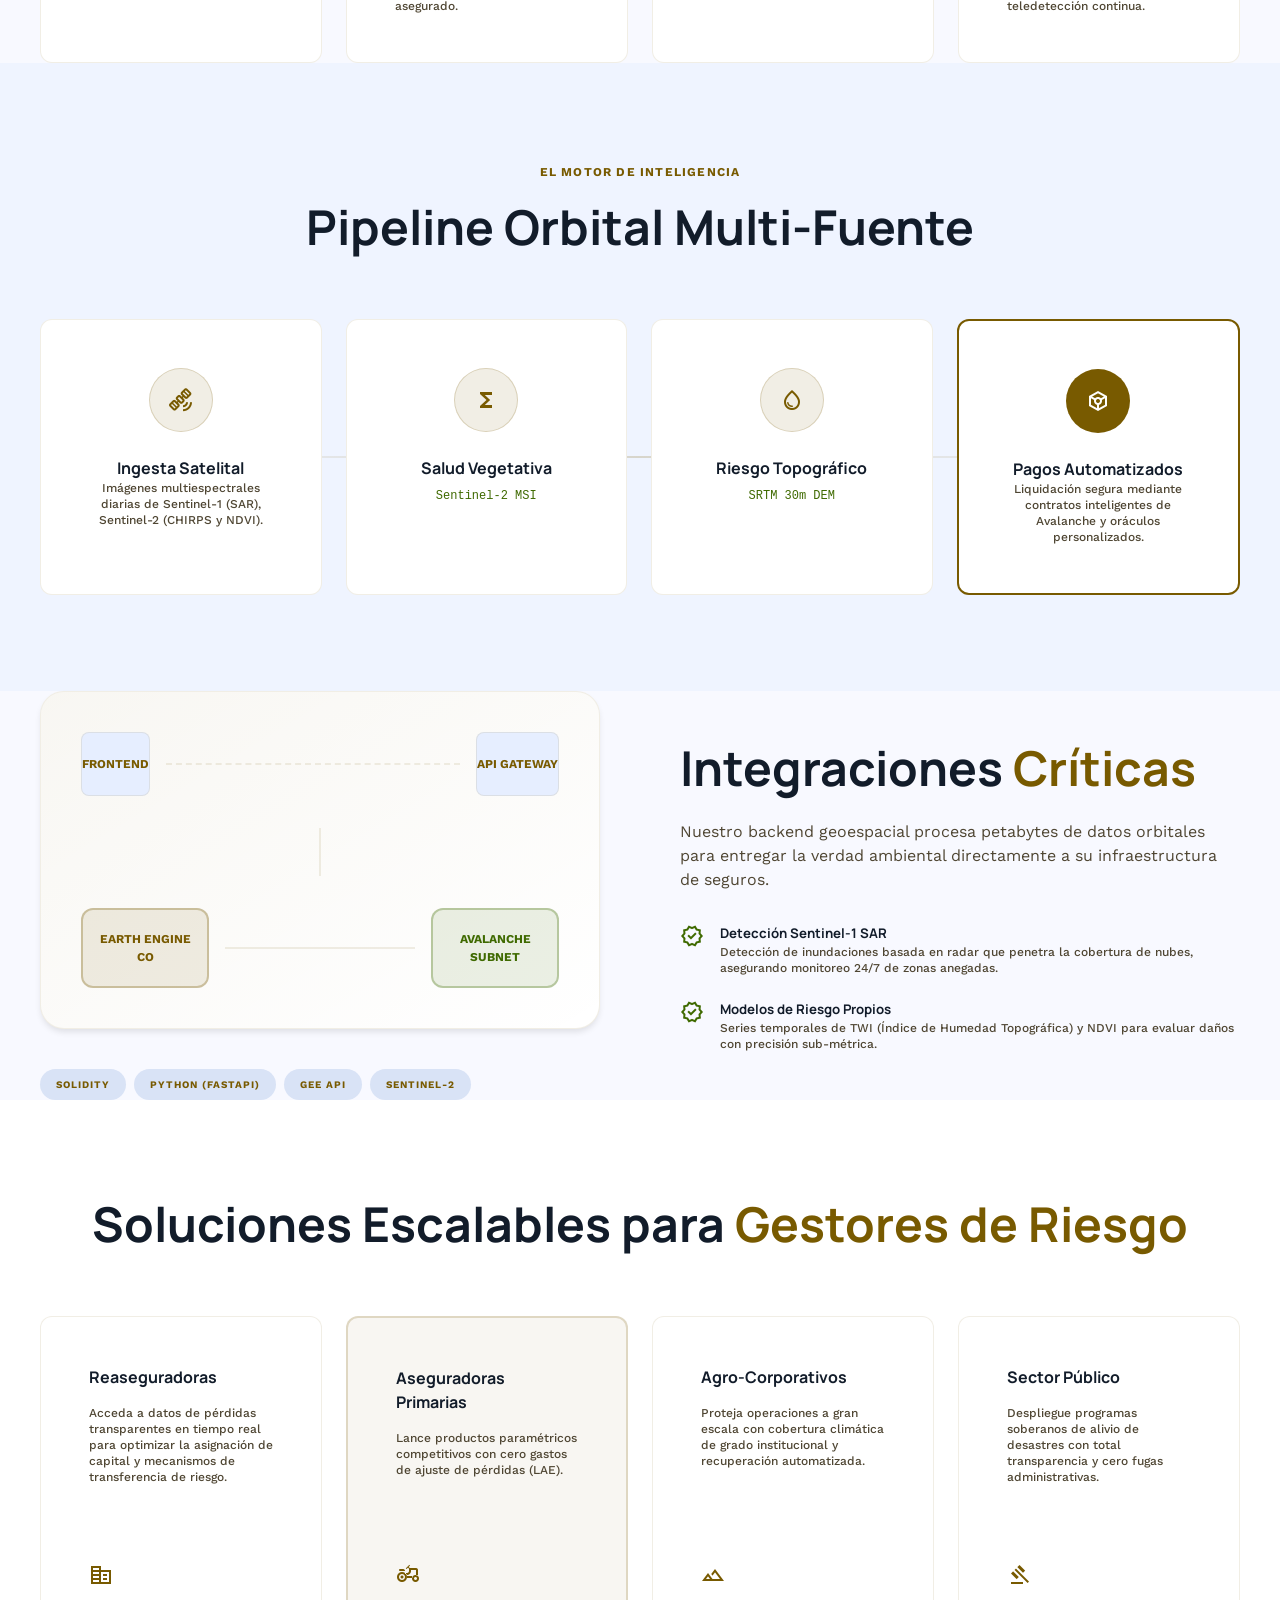
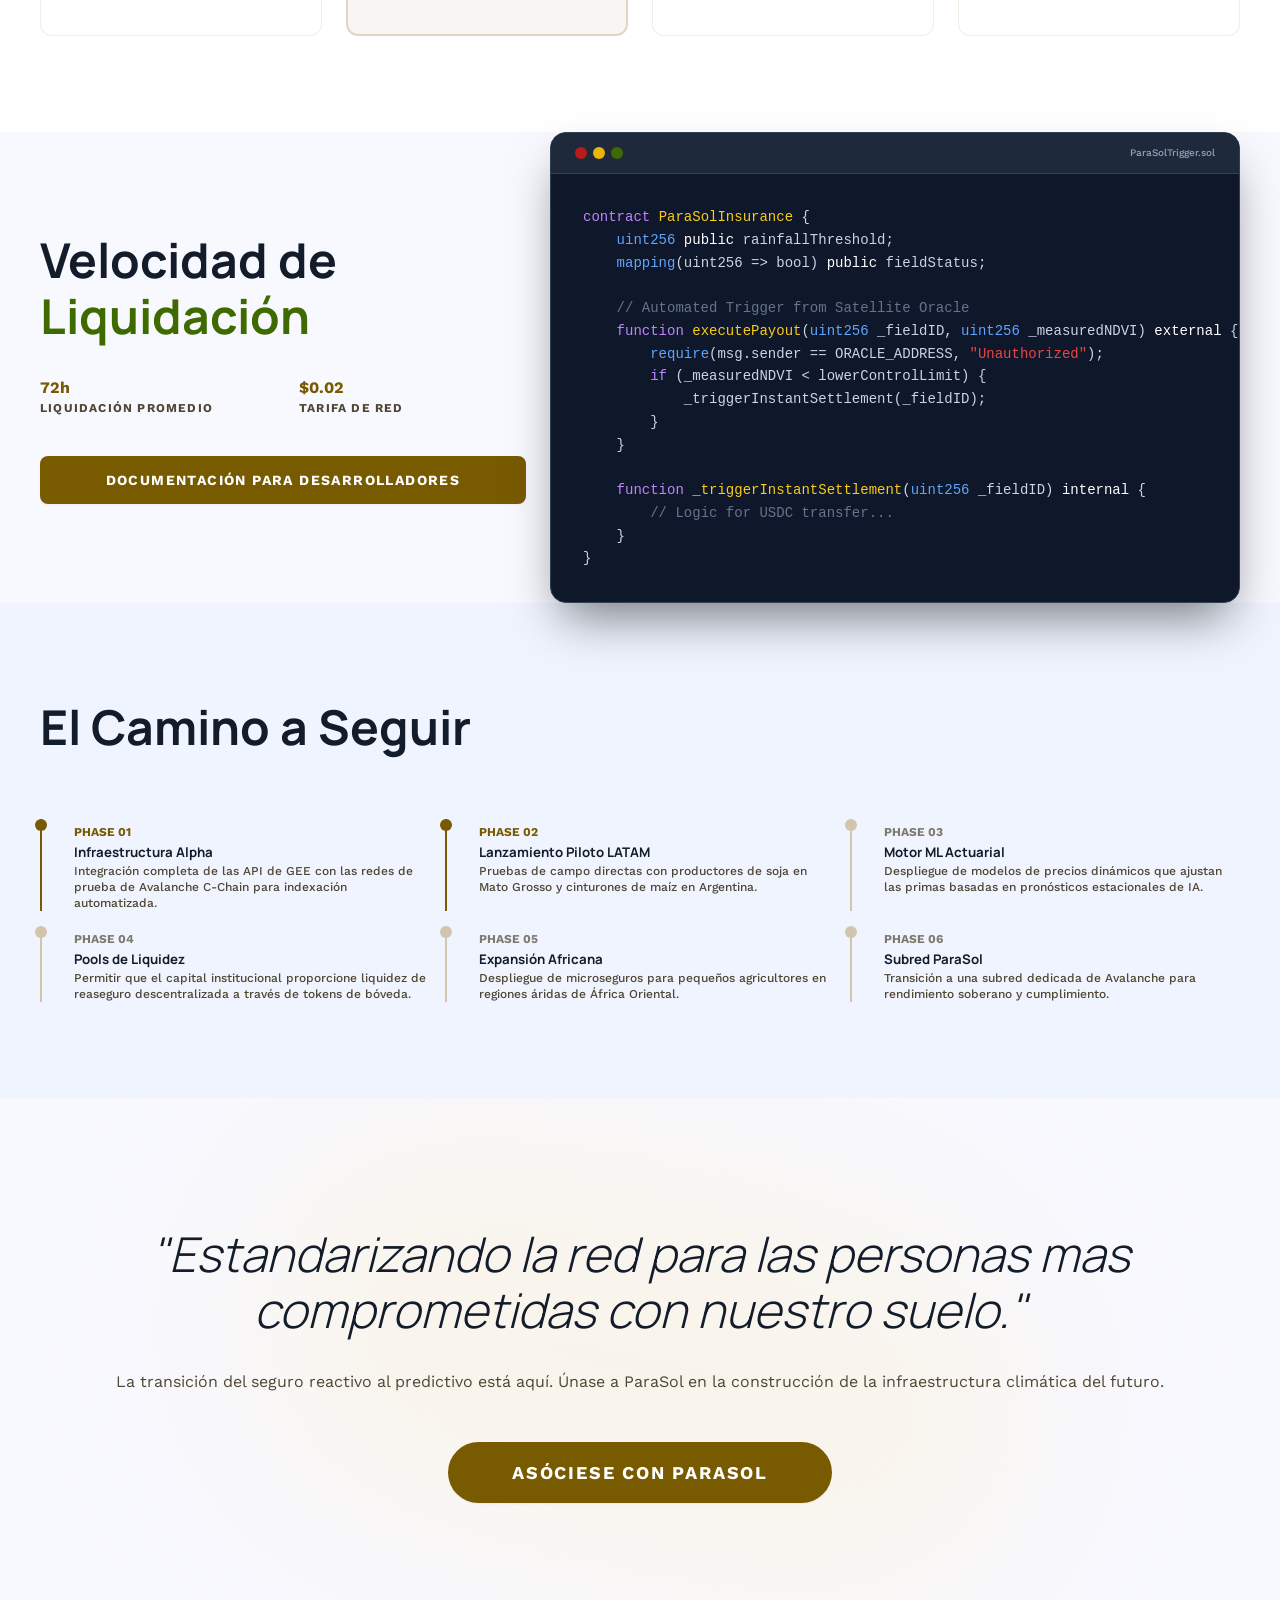
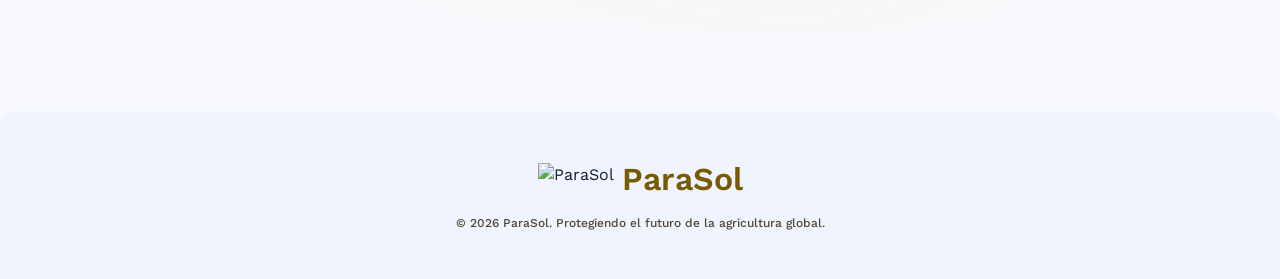
==== commit 93ce1c58: "ALTAweb para el pich" ====
--- a/ParaSol/frontend/index.html
+++ b/ParaSol/frontend/index.html
@@ -45,36 +45,65 @@
                 </div>
             </div>
             <div class="hero-visual">
-                <div class="card-visual shadow-xl">
-                    <div class="card-bg-img"></div>
-                    <div class="card-inner">
-                        <div class="flex justify-between items-center mb-6">
-                            <span class="text-label-sm text-secondary flex items-center gap-2">
-                                <span class="w-3 h-3 rounded-full bg-secondary animate-pulse"></span>
-                                <span data-i18n="hero.sentinel">SENTINEL-2: ACTIVO</span>
-                            </span>
-                            <span class="text-label-sm text-on-surface-variant opacity-70">LAT: -12.453 LON: -44.293</span>
-                        </div>
-                        <div class="flex-grow flex flex-col gap-6">
-                            <div class="grid md:grid-cols-2 gap-4">
-                                <div class="bg-surface-container p-4 rounded-xl border border-primary/10">
-                                    <div class="text-label-sm font-bold uppercase text-on-surface-variant mb-1" data-i18n="hero.ndvi">Análisis NDVI</div>
-                                    <div class="text-headline-lg text-secondary font-bold">0.784</div>
-                                </div>
-                                <div class="bg-surface-container p-4 rounded-xl border border-primary/10">
-                                    <div class="text-label-sm font-bold uppercase text-on-surface-variant mb-1" data-i18n="hero.twi">Vulnerabilidad TWI</div>
-                                    <div class="text-headline-lg text-primary font-bold">14.22</div>
-                                </div>
-                            </div>
-                            <div class="ndvi-bar-container">
-                                <div class="ndvi-bar" style="height: 40%;"></div>
-                                <div class="ndvi-bar" style="height: 60%;"></div>
-                                <div class="ndvi-bar full" style="height: 85%;"></div>
-                                <div class="ndvi-bar medium" style="height: 55%;"></div>
-                                <div class="ndvi-bar" style="height: 30%;"></div>
-                            </div>
-                        </div>
-                    </div>
+                <div class="parasol-widget">
+
+                    <!-- Header bar -->
+                    <div class="pw-header">
+                        <div class="pw-status">
+                            <span class="pw-dot"></span>
+                            <span class="pw-status-label" data-i18n="hero.sentinel">SENTINEL-2: ACTIVO</span>
+                        </div>
+                        <span class="pw-coords" id="pw-coords">LAT: -12.453 · LON: -44.293</span>
+                    </div>
+
+                    <!-- Field selector -->
+                    <div class="pw-field-picker">
+                        <button class="pw-fp active" data-field="0">Soja A</button>
+                        <button class="pw-fp" data-field="1">Maíz B</button>
+                        <button class="pw-fp" data-field="2">Trigo C</button>
+                        <span class="pw-src-tag" id="pw-src">Sentinel-2 MSI</span>
+                    </div>
+
+                    <!-- Satellite map grid -->
+                    <div class="pw-map-grid" id="pw-map-grid"></div>
+
+                    <!-- Payout toast -->
+                    <div class="pw-toast" id="pw-toast">
+                        <div class="pw-toast-icon">✓</div>
+                        <div class="pw-toast-text">
+                            <strong id="pw-toast-amount">$4,200 USDC</strong> liquidados en cadena<br>
+                            <span class="pw-toast-sub">Tx: 0x7f3a…b81c · Avalanche C-Chain · <span id="pw-toast-time">2s</span></span>
+                        </div>
+                    </div>
+
+                    <!-- Metric panels -->
+                    <div class="pw-panels">
+                        <div class="pw-panel">
+                            <div class="pw-panel-label">NDVI · Salud vegetativa</div>
+                            <div class="pw-panel-value pw-val-green" id="pw-ndvi-val">0.784</div>
+                            <div class="pw-panel-sub" id="pw-ndvi-desc">Cobertura óptima</div>
+                            <div class="pw-mini-bar" id="pw-ndvi-bar"></div>
+                        </div>
+                        <div class="pw-panel">
+                            <div class="pw-panel-label">TWI · Riesgo topográfico</div>
+                            <div class="pw-panel-value pw-val-amber" id="pw-twi-val">14.22</div>
+                            <div class="pw-panel-sub" id="pw-twi-desc">Vulnerabilidad media</div>
+                            <div class="pw-mini-bar" id="pw-twi-bar"></div>
+                        </div>
+                    </div>
+
+                    <!-- Trigger row -->
+                    <div class="pw-trigger-row">
+                        <span class="pw-trig-label">NDVI</span>
+                        <span class="pw-trig-val" id="pw-trig-val">0.784</span>
+                        <div class="pw-thr-bar">
+                            <div class="pw-thr-fill" id="pw-thr-fill" style="width:78.4%"></div>
+                            <div class="pw-thr-line"></div>
+                        </div>
+                        <span class="pw-trig-label">LCL 0.35</span>
+                        <button class="pw-btn-ok" id="pw-trig-btn">Sin disparador</button>
+                    </div>
+
                 </div>
             </div>
         </div>
@@ -362,5 +391,107 @@
     </footer>
 
     <script src="i18n.js"></script>
+    <script>
+    (function() {
+        const THRESHOLD = 0.35;
+        const NDVI_COLORS = ['#1a5c00','#2d7a00','#4a9e00','#6dbf2a','#96d45a','#bde690','#dff5b8','#ffd060','#ff9922','#e05500','#b82000'];
+        const fields = [
+            { name:'Soja A',  lat:-12.453, lon:-44.293, src:'Sentinel-2 MSI',  ndvi:.784, twi:14.22, payout:4200,
+              cells:[.72,.68,.81,.75,.70,.64,.83,.79,.85,.74,.55,.71,.88,.82,.69,.60,.77,.84,.80,.73,.65,.59,.76,.83,.71] },
+            { name:'Maíz B',  lat:-14.112, lon:-46.881, src:'CHIRPS · S2',     ndvi:.298, twi:18.91, payout:7800,
+              cells:[.31,.28,.35,.22,.40,.29,.19,.33,.38,.26,.42,.18,.25,.31,.36,.20,.44,.30,.27,.23,.35,.41,.29,.34,.20] },
+            { name:'Trigo C', lat:-35.201, lon:-62.443, src:'Sentinel-1 SAR',  ndvi:.621, twi:11.44, payout:3100,
+              cells:[.58,.62,.55,.67,.61,.59,.70,.54,.63,.66,.57,.69,.60,.52,.65,.71,.56,.68,.64,.53,.62,.58,.67,.55,.61] }
+        ];
+        let selected = 0, selectedCell = 12, toastTimer = null;
+
+        function ndviColor(v) {
+            return NDVI_COLORS[Math.max(0, Math.min(10, Math.round((1 - v) * 10)))];
+        }
+
+        function buildGrid() {
+            const grid = document.getElementById('pw-map-grid');
+            if (!grid) return;
+            grid.innerHTML = '';
+            fields[selected].cells.forEach((v, i) => {
+                const cell = document.createElement('div');
+                cell.className = 'pw-cell' + (i === selectedCell ? ' pw-selected' : '') + (v < THRESHOLD ? ' pw-alert' : '');
+                cell.style.background = ndviColor(v);
+                cell.title = 'NDVI: ' + v.toFixed(2);
+                cell.onclick = () => { selectedCell = i; updatePanels(v, fields[selected].twi + (Math.random()-.5)*2); buildGrid(); };
+                grid.appendChild(cell);
+            });
+        }
+
+        function buildMiniBar(id, norm, type) {
+            const el = document.getElementById(id);
+            if (!el) return;
+            el.innerHTML = '';
+            for (let i = 0; i < 14; i++) {
+                const seg = document.createElement('div');
+                seg.className = 'pw-bar-seg';
+                const h = Math.max(10, Math.min(100, Math.round((norm * .6 + .1 + (Math.random()-.5)*.25) * 100)));
+                seg.style.height = h + '%';
+                seg.style.background = type === 'ndvi'
+                    ? (norm < THRESHOLD ? 'var(--error)' : norm < .5 ? 'var(--primary)' : 'var(--secondary)')
+                    : (norm > .6 ? 'var(--error)' : 'var(--primary)');
+                el.appendChild(seg);
+            }
+        }
+
+        function updatePanels(ndvi, twi) {
+            const f = fields[selected];
+            ndvi = +ndvi.toFixed(3); twi = +twi.toFixed(2);
+            document.getElementById('pw-ndvi-val').textContent = ndvi.toFixed(3);
+            document.getElementById('pw-twi-val').textContent = twi.toFixed(2);
+            document.getElementById('pw-trig-val').textContent = ndvi.toFixed(3);
+            document.getElementById('pw-coords').textContent = 'LAT: ' + f.lat.toFixed(3) + ' · LON: ' + f.lon.toFixed(3);
+            document.getElementById('pw-src').textContent = f.src;
+
+            const fill = document.getElementById('pw-thr-fill');
+            fill.style.width = Math.round(Math.min(100, ndvi * 100)) + '%';
+            fill.style.background = ndvi < THRESHOLD ? 'var(--error)' : 'var(--secondary)';
+
+            document.getElementById('pw-ndvi-val').style.color = ndvi < THRESHOLD ? 'var(--error)' : ndvi < .5 ? 'var(--primary)' : 'var(--secondary)';
+            document.getElementById('pw-ndvi-desc').textContent = ndvi < THRESHOLD ? 'Estrés severo · disparador activo' : ndvi < .5 ? 'Cobertura reducida' : 'Cobertura óptima';
+            document.getElementById('pw-twi-val').style.color = twi > 15 ? 'var(--error)' : 'var(--primary)';
+            document.getElementById('pw-twi-desc').textContent = twi > 15 ? 'Alto riesgo de anegamiento' : 'Vulnerabilidad media';
+
+            const btn = document.getElementById('pw-trig-btn');
+            if (ndvi < THRESHOLD) {
+                btn.className = 'pw-btn-trigger'; btn.textContent = '⚡ Ejecutar pago'; btn.onclick = triggerPayout;
+            } else {
+                btn.className = ndvi < .5 ? 'pw-btn-inactive' : 'pw-btn-ok'; btn.textContent = 'Sin disparador'; btn.onclick = null;
+            }
+            buildMiniBar('pw-ndvi-bar', ndvi, 'ndvi');
+            buildMiniBar('pw-twi-bar', twi / 25, 'twi');
+        }
+
+        function triggerPayout() {
+            const f = fields[selected];
+            const toast = document.getElementById('pw-toast');
+            document.getElementById('pw-toast-amount').textContent = '$' + f.payout.toLocaleString() + ' USDC';
+            toast.classList.add('pw-toast-show');
+            let s = 1;
+            document.getElementById('pw-toast-time').textContent = s + 's';
+            const iv = setInterval(() => { document.getElementById('pw-toast-time').textContent = (++s) + 's'; }, 1000);
+            if (toastTimer) clearTimeout(toastTimer);
+            toastTimer = setTimeout(() => { clearInterval(iv); toast.classList.remove('pw-toast-show'); }, 6000);
+        }
+
+        function switchField(idx) {
+            selected = idx; selectedCell = 12;
+            document.querySelectorAll('.pw-fp').forEach((b, i) => b.classList.toggle('active', i === idx));
+            document.getElementById('pw-toast').classList.remove('pw-toast-show');
+            updatePanels(fields[idx].ndvi, fields[idx].twi);
+            buildGrid();
+        }
+
+        document.addEventListener('DOMContentLoaded', function() {
+            document.querySelectorAll('.pw-fp').forEach((b, i) => { b.onclick = () => switchField(i); });
+            switchField(0);
+        });
+    })();
+    </script>
 </body>
-</html>
+</html>
--- a/ParaSol/frontend/style.css
+++ b/ParaSol/frontend/style.css
@@ -660,3 +660,273 @@
     0%, 100% { opacity: 1; }
     50% { opacity: .5; }
 }
+
+/* ============================================================
+   PARASOL HERO WIDGET
+   ============================================================ */
+.parasol-widget {
+    background: #ffffff;
+    border: 1.5px solid rgba(120, 90, 0, 0.18);
+    border-radius: 1.25rem;
+    padding: 1.25rem;
+    display: flex;
+    flex-direction: column;
+    gap: 0.75rem;
+    box-shadow: 0 20px 40px -12px rgba(120, 90, 0, 0.12);
+    position: relative;
+}
+
+/* Header */
+.pw-header {
+    display: flex;
+    align-items: center;
+    justify-content: space-between;
+}
+.pw-status {
+    display: flex;
+    align-items: center;
+    gap: 6px;
+}
+.pw-dot {
+    width: 8px; height: 8px;
+    border-radius: 50%;
+    background: var(--secondary);
+    animation: pulse 2s infinite;
+    flex-shrink: 0;
+}
+.pw-status-label {
+    font-size: 10px;
+    font-weight: 700;
+    text-transform: uppercase;
+    letter-spacing: 0.1em;
+    color: var(--secondary);
+}
+.pw-coords {
+    font-family: var(--font-mono);
+    font-size: 9px;
+    color: var(--on-surface-variant);
+    opacity: 0.7;
+}
+
+/* Field picker */
+.pw-field-picker {
+    display: flex;
+    align-items: center;
+    gap: 5px;
+}
+.pw-fp {
+    font-size: 10px;
+    font-weight: 700;
+    text-transform: uppercase;
+    letter-spacing: 0.05em;
+    padding: 4px 10px;
+    border-radius: 6px;
+    border: 1px solid rgba(120, 90, 0, 0.2);
+    background: transparent;
+    color: var(--on-surface-variant);
+    cursor: pointer;
+    transition: all 0.2s;
+}
+.pw-fp.active {
+    background: var(--primary);
+    border-color: var(--primary);
+    color: #fff;
+}
+.pw-fp:hover:not(.active) {
+    border-color: var(--primary);
+    color: var(--primary);
+}
+.pw-src-tag {
+    margin-left: auto;
+    font-family: var(--font-mono);
+    font-size: 9px;
+    background: rgba(120, 90, 0, 0.08);
+    color: var(--primary);
+    padding: 3px 8px;
+    border-radius: 4px;
+    letter-spacing: 0.04em;
+}
+
+/* Map grid */
+.pw-map-grid {
+    display: grid;
+    grid-template-columns: repeat(5, 1fr);
+    gap: 3px;
+    border-radius: 8px;
+    overflow: hidden;
+    border: 1px solid rgba(120, 90, 0, 0.12);
+    cursor: pointer;
+}
+.pw-cell {
+    aspect-ratio: 1;
+    border-radius: 2px;
+    transition: all 0.2s;
+    opacity: 0.85;
+}
+.pw-cell:hover { opacity: 1; transform: scale(1.06); z-index: 2; }
+.pw-cell.pw-selected {
+    opacity: 1;
+    outline: 2.5px solid var(--primary-container);
+    outline-offset: 1px;
+    z-index: 3;
+    transform: scale(1.1);
+}
+.pw-cell.pw-alert { animation: pw-flash 0.9s 3; }
+@keyframes pw-flash { 0%,100%{opacity:1} 50%{opacity:0.3} }
+
+/* Payout toast */
+.pw-toast {
+    display: none;
+    align-items: center;
+    gap: 10px;
+    background: #fff;
+    border: 1.5px solid var(--secondary);
+    border-radius: 10px;
+    padding: 0.65rem 1rem;
+    animation: pw-slide 0.3s ease;
+}
+.pw-toast.pw-toast-show { display: flex; }
+@keyframes pw-slide { from{transform:translateY(-6px);opacity:0} to{transform:translateY(0);opacity:1} }
+.pw-toast-icon {
+    width: 28px; height: 28px;
+    border-radius: 50%;
+    background: var(--secondary);
+    color: #fff;
+    display: flex;
+    align-items: center;
+    justify-content: center;
+    font-size: 14px;
+    font-weight: 700;
+    flex-shrink: 0;
+}
+.pw-toast-text { font-size: 12px; line-height: 1.4; color: var(--on-surface); }
+.pw-toast-text strong { color: var(--secondary); font-size: 13px; }
+.pw-toast-sub { font-size: 10px; color: var(--on-surface-variant); font-family: var(--font-mono); }
+
+/* Metric panels */
+.pw-panels {
+    display: grid;
+    grid-template-columns: 1fr 1fr;
+    gap: 8px;
+}
+.pw-panel {
+    background: var(--surface-container-low);
+    border: 1px solid rgba(120, 90, 0, 0.1);
+    border-radius: 10px;
+    padding: 0.75rem 1rem;
+}
+.pw-panel-label {
+    font-size: 9px;
+    font-weight: 700;
+    text-transform: uppercase;
+    letter-spacing: 0.08em;
+    color: var(--on-surface-variant);
+    margin-bottom: 3px;
+}
+.pw-panel-value {
+    font-family: var(--font-headline);
+    font-size: 24px;
+    font-weight: 700;
+    line-height: 1;
+    transition: color 0.4s;
+}
+.pw-val-green { color: var(--secondary); }
+.pw-val-amber { color: var(--primary); }
+.pw-panel-sub {
+    font-size: 10px;
+    color: var(--on-surface-variant);
+    margin-top: 3px;
+    min-height: 14px;
+}
+.pw-mini-bar {
+    display: flex;
+    align-items: flex-end;
+    gap: 2px;
+    height: 26px;
+    margin-top: 6px;
+}
+.pw-bar-seg {
+    flex: 1;
+    border-radius: 2px 2px 0 0;
+    transition: height 0.4s ease, background 0.4s;
+}
+
+/* Trigger row */
+.pw-trigger-row {
+    display: flex;
+    align-items: center;
+    gap: 7px;
+    background: var(--surface-container-low);
+    border: 1px solid rgba(120, 90, 0, 0.1);
+    border-radius: 10px;
+    padding: 0.6rem 0.85rem;
+}
+.pw-trig-label { font-size: 10px; color: var(--on-surface-variant); white-space: nowrap; }
+.pw-trig-val {
+    font-size: 11px;
+    font-weight: 700;
+    color: var(--on-surface);
+    font-family: var(--font-mono);
+    white-space: nowrap;
+}
+.pw-thr-bar {
+    flex: 1;
+    height: 5px;
+    background: rgba(120, 90, 0, 0.1);
+    border-radius: 3px;
+    position: relative;
+    overflow: visible;
+}
+.pw-thr-fill {
+    height: 100%;
+    border-radius: 3px;
+    transition: width 0.5s ease, background 0.5s;
+    background: var(--secondary);
+}
+.pw-thr-line {
+    position: absolute;
+    top: -4px; bottom: -4px;
+    left: 35%;
+    width: 2px;
+    background: var(--error);
+    border-radius: 1px;
+}
+
+/* Trigger buttons */
+.pw-btn-trigger,
+.pw-btn-ok,
+.pw-btn-inactive {
+    font-size: 10px;
+    font-weight: 800;
+    text-transform: uppercase;
+    letter-spacing: 0.06em;
+    padding: 5px 10px;
+    border-radius: 7px;
+    border: 1.5px solid;
+    cursor: pointer;
+    transition: all 0.2s;
+    white-space: nowrap;
+    font-family: var(--font-main);
+}
+.pw-btn-trigger {
+    background: var(--error);
+    border-color: var(--error);
+    color: #fff;
+    animation: pw-wiggle 0.4s;
+}
+.pw-btn-trigger:hover { opacity: 0.88; }
+@keyframes pw-wiggle { 0%,100%{transform:scale(1)} 50%{transform:scale(1.05)} }
+.pw-btn-ok {
+    background: transparent;
+    border-color: rgba(63, 106, 0, 0.3);
+    color: var(--secondary);
+    cursor: default;
+    opacity: 0.6;
+}
+.pw-btn-inactive {
+    background: transparent;
+    border-color: rgba(120, 90, 0, 0.2);
+    color: var(--on-surface-variant);
+    cursor: default;
+    opacity: 0.5;
+}
